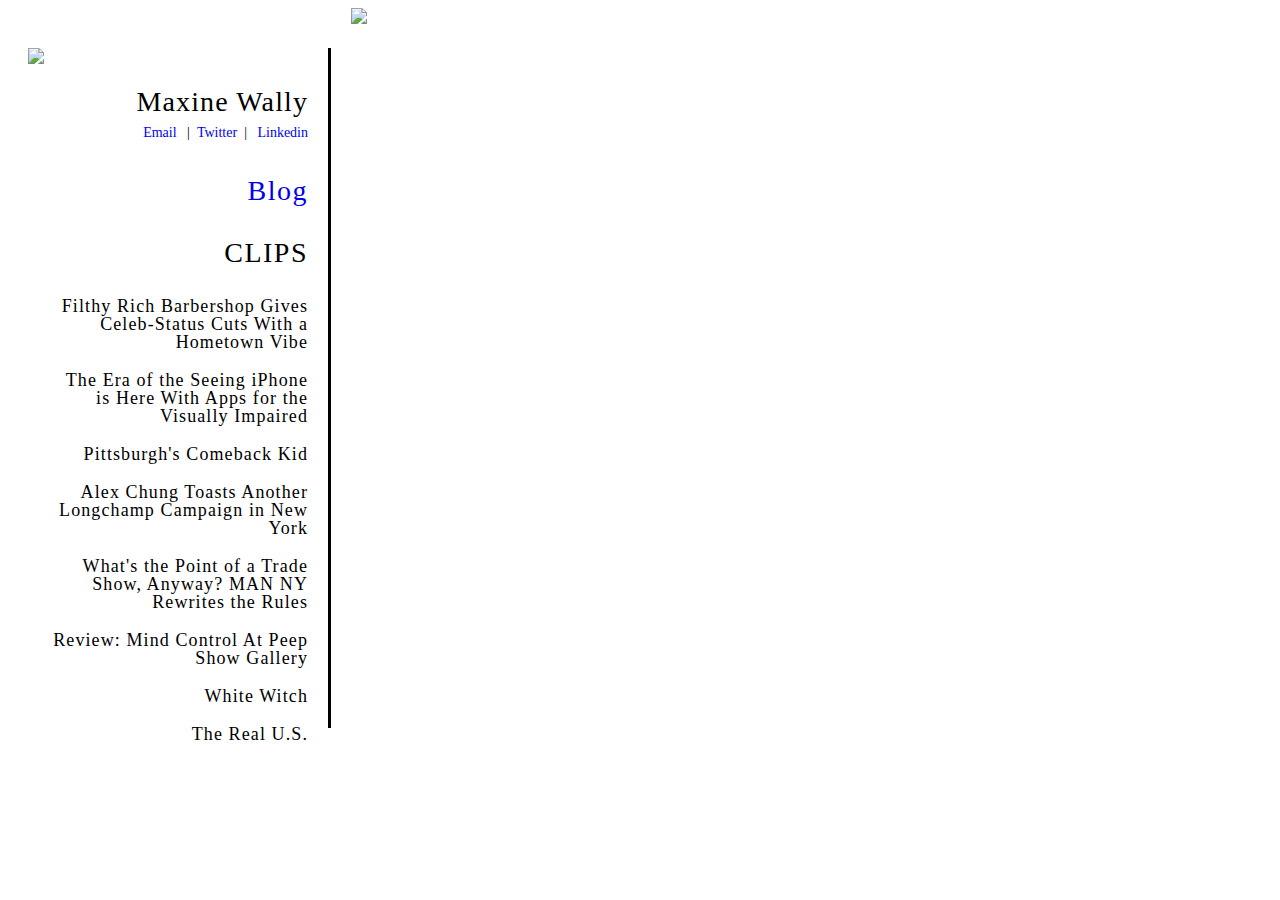
==== index.HTML @ cf53ee7f "Update index.HTML" ====
<!DOCTYPE html>
<html>
	<head>
	<link type ="text/css" rel="stylesheet" href="css/main.css">
	</head>
	<Title>
		Maxine Wally | Writer, Editor
	</title>
		<body>
		<div id='left-column'>
			<div class="logo"> 
				<img class="resize" src="img/mw_logo_5.png">
			</div>
			<br>
		<nav>
			<div class="name">
				&nbsp;Maxine Wally
			</div>
			<br>
			<div class="contact">
				&nbsp;&nbsp;<a href="mailto:maxinewally@gmail.com">Email</a>
				&nbsp;&nbsp;|&nbsp;&nbsp<a href="https://twitter.com/wallymaxine">Twitter</a>&nbsp;&nbsp;| 
				&nbsp;&nbsp;<a href="https://www.linkedin.com/in/maxine-wally-60042b42">Linkedin</a>
			</div>
			<br>
		<div class="menu-item">
				<h4><a href="https://medium.com/@maxinewally">Blog</a></h4>
				<h3>CLIPS</h3>
					<ul>
						<li><a href="articles/nbc-filth-rich-barbershop.html">Filthy Rich Barbershop Gives Celeb-Status Cuts With a Hometown Vibe</a></li>
						<li><a href="#">The Era of the Seeing iPhone is Here With Apps for the Visually Impaired</a></li>
						<li><a href="#">Pittsburgh's Comeback Kid</a></li>
						<li><a href="#">Alex Chung Toasts Another Longchamp Campaign in New York</a></li>
						<li><a href="#">What's the Point of a Trade Show, Anyway? MAN NY Rewrites the Rules</a></li>
						<li><a href="#">Review: Mind Control At Peep Show Gallery</a></li>
						<li><a href="#">White Witch</a></li>
						<li><a href="#">The Real U.S.</a></li>
					</ul></h4>
		</div class="menu-item">
	</nav>
	</div>
	<div id="right-column">
	  <img src="img/mw_photo.jpg">
	    <div class="article>
	    <p>
	      Hi I'm Maxine Wally, and this is my story.
	    </p>
	    </div>
	</div>
</body>
</body>


</html>
---- css/main.css ----
MaxineWally

body {
	color: #DDD33;
}

a {
	text-decoration: none;
}

#left-column {
	float: left;
	left: 20px;
	margin-left: 20px;
	margin-right:20px;
	margin-top: 40px;
	border: 4px #00000;
	border-right-style: solid;
	width: 300px;
	height: 680px;
	
}

/**
.logo {
	float: left;
	height: 100px;
	margin-left: 70px;
	clear: left;
}
img.resize{
   max-width: 80%;
   max-height: 80%;
}
**/

div.name {
	font-size: 28px;
	font-family: Helvetica Neue;
	font-variant: small caps;
	text-align: right;
	float: left;
	letter-spacing: 1.1px;
	width: 280px;
	height: 30px;
	margin-right:20px;
	padding: 0px 25px 0px 0px;
	clear: left;
}

div.name h1 {
	font-variant: small caps;
}

div.contact {
	font-size: 14px;
	font-family: Helvetica Neue;
	float: left;
	text-align: right;
	height: 50px;
	width: 280px;
	margin-right: 20px;
	padding: 9px 25px 0px 0px;
	/** margin: 0px 25px 0px 0px; **/
	clear: left;
}

div.contact a {
	text-decoration: none;
}

nav {
	float: left;
	font-family: Helvetica Neue;
	font-variant: small caps;
	text-align: right;
	width: 300px;
	margin-right:20px;
	background: #c9969;
	clear: left;
}

.menu-item h4 {
	color: #00000;
	font-size: 28px;
	font-weight: 500;
	font-variant: small caps;
	text-decoration: none;
	letter-spacing: 1.5px;
	margin: 30px 0;
	padding: 0px 0px 0px 0px;
	clear: left;
}

.menu-item h4 a {
  color: #00000;
  display: block;
  text-decoration: none;
  margin-right: 20px;
  text-decoration: none;
}

.menu-item h3 {
	color: #00000;
	font-weight: 500;
	margin-right: 20px;
	letter-spacing: 1.5px;
	font-size: 28px;
	
	clear: left;
}

.menu-item ul {
	height: 0px;
	text-decoration: none;
	list-style-type: none;
	text-align: right;
	font-weight: 500;
	font-size: 18px;
	line-height: 18px;
	height: 60px;
	letter-spacing: 1.1px;
	padding: 0px 0px 0px 0px;
	font-family: Helvetica Neue;
	margin: 20px 10;
}

/* .menu-item:hover ul {
	height: 375px;
} */

.menu-item ul a {
	text-decoration: none;
	margin: 20px 20px 0;
	position: relative;
	display: block;
	color: black;
}

.menu-item ul a:after {
  content: '';
  position: absolute;
  bottom: 0;
  right: 0;
  width: 0%;
  border-bottom: 6px solid #ffdc73;
  transition: 0.4s;
}

.menu-item ul li a:hover:after {
	width: 100%;
}


div.ArticleName {
	font-family: bembo;
	font-size: 18px;
	font-weight: bold;
	padding: 30px 30px 0px 0px;
	float: right;
	background: #9c9;
}

div.date {
	float: right;
	font-family: Helvetica Neue;
	font-size: 16px;
	top: 230px;
	left: 380px;
}

div.article {
	float: right;
	font-family: bembo;
	font-size: 15px;
	left: 380px;
	top: 245px;
	width: 520px;
	border: 2px #000000;
}
p.source {
	font-size: 13px;
}
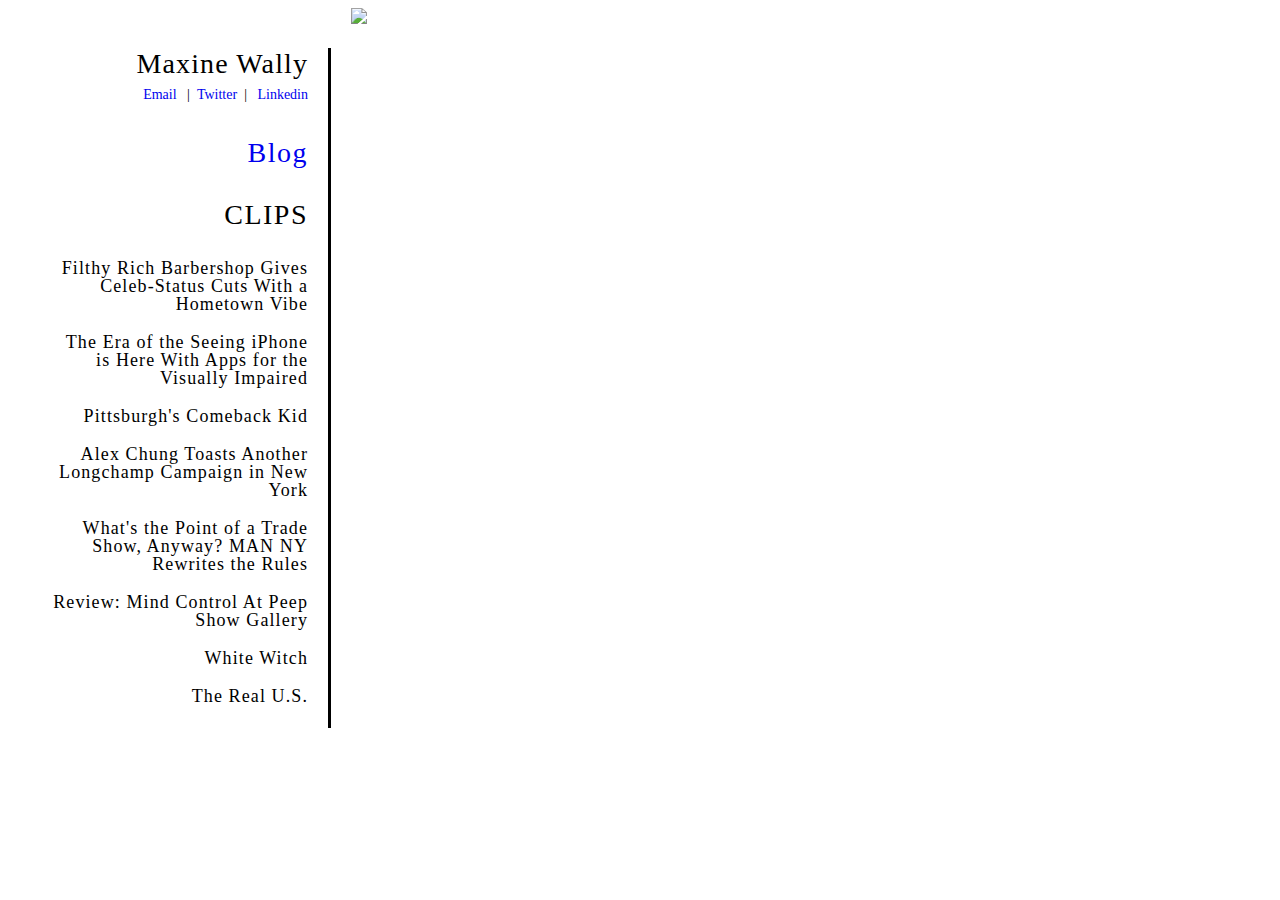
==== commit 4c9ef958: "Update index.HTML" ====
--- a/index.HTML
+++ b/index.HTML
@@ -8,10 +8,10 @@
 	</title>
 		<body>
 		<div id='left-column'>
-			<div class="logo"> 
+			<!-- <div class="logo"> 
 				<img class="resize" src="img/mw_logo_5.png">
 			</div>
-			<br>
+			<br> -->
 		<nav>
 			<div class="name">
 				&nbsp;Maxine Wally
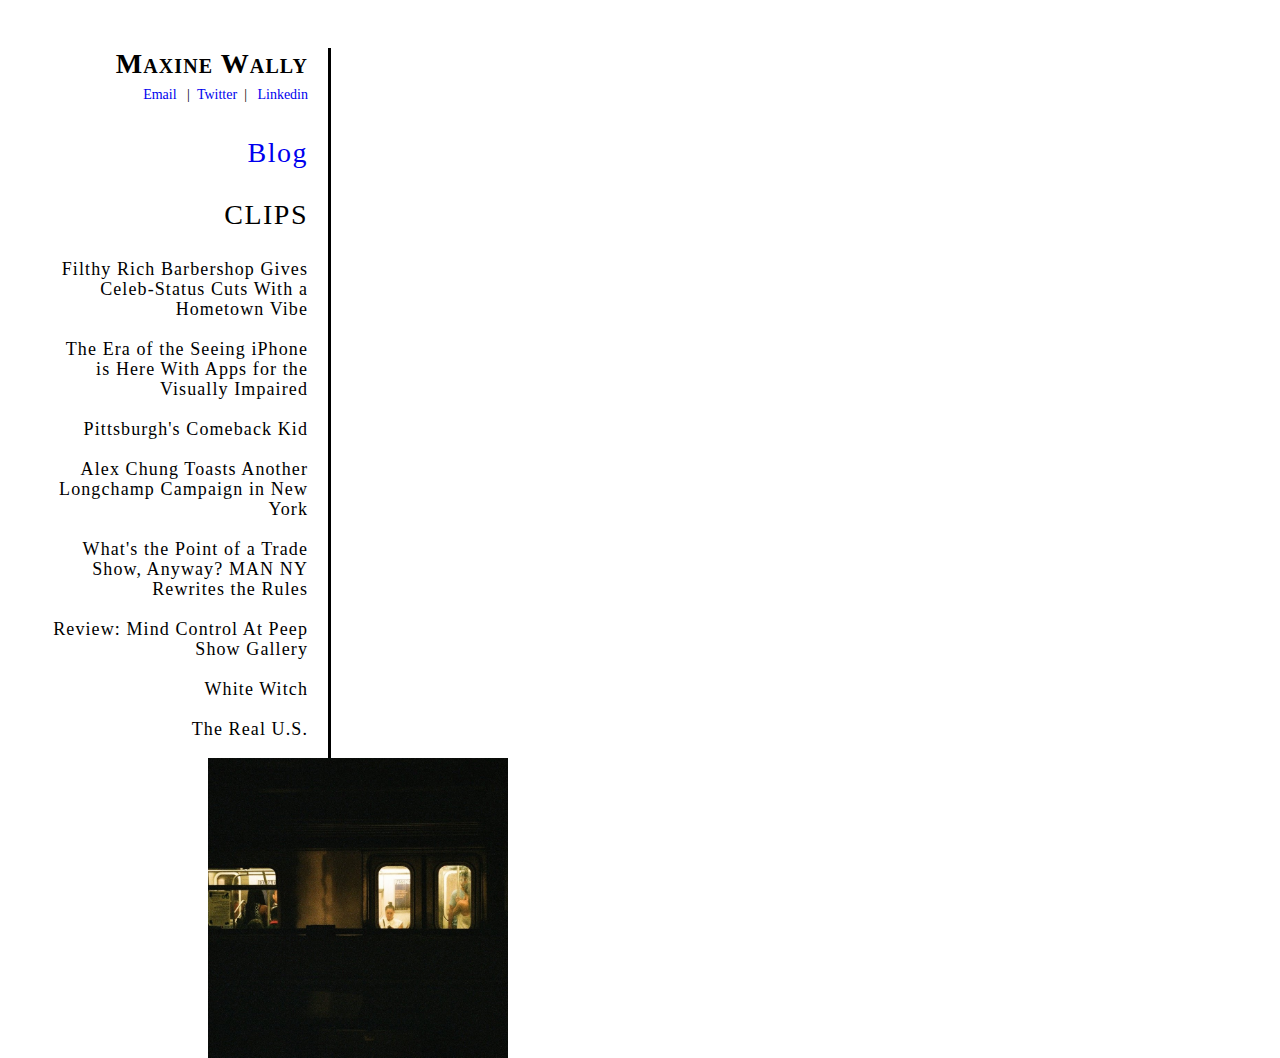
==== commit 04db690c: "Update index.HTML" ====
--- a/index.HTML
+++ b/index.HTML
@@ -40,7 +40,7 @@
 	</nav>
 	</div>
 	<div id="right-column">
-	  <img src="img/mw_photo.jpg">
+	  <img src="img/MW_photo.jpg">
 	    <div class="article>
 	    <p>
 	      Hi I'm Maxine Wally, and this is my story.
--- a/css/main.css
+++ b/css/main.css
@@ -17,7 +17,7 @@
 	border: 4px #00000;
 	border-right-style: solid;
 	width: 300px;
-	height: 680px;
+	height: 710px;
 	
 }
 
@@ -28,18 +28,21 @@
 	margin-left: 70px;
 	clear: left;
 }
-img.resize{
-   max-width: 80%;
-   max-height: 80%;
+**/
+img {
+   max-width: 60%;
+   max-height: 60%;
+   left: 400px;
+   Float: right;
 }
-**/
 
 div.name {
 	font-size: 28px;
 	font-family: Helvetica Neue;
-	font-variant: small caps;
+	font-variant: small-caps;
 	text-align: right;
 	float: left;
+	font-weight: 600;
 	letter-spacing: 1.1px;
 	width: 280px;
 	height: 30px;
@@ -83,7 +86,7 @@
 .menu-item h4 {
 	color: #00000;
 	font-size: 28px;
-	font-weight: 500;
+	font-weight: 400;
 	font-variant: small caps;
 	text-decoration: none;
 	letter-spacing: 1.5px;
@@ -102,7 +105,7 @@
 
 .menu-item h3 {
 	color: #00000;
-	font-weight: 500;
+	font-weight: 300;
 	margin-right: 20px;
 	letter-spacing: 1.5px;
 	font-size: 28px;
@@ -115,14 +118,13 @@
 	text-decoration: none;
 	list-style-type: none;
 	text-align: right;
-	font-weight: 500;
+	font-weight: 400;
 	font-size: 18px;
-	line-height: 18px;
+	line-height: 20px;
 	height: 60px;
 	letter-spacing: 1.1px;
 	padding: 0px 0px 0px 0px;
 	font-family: Helvetica Neue;
-	margin: 20px 10;
 }
 
 /* .menu-item:hover ul {
@@ -137,21 +139,40 @@
 	color: black;
 }
 
-.menu-item ul a:after {
+.menu-item li a:after {
   content: '';
   position: absolute;
   bottom: 0;
   right: 0;
   width: 0%;
-  border-bottom: 6px solid #ffdc73;
+  border-bottom: 2px solid #ffdc73;
   transition: 0.4s;
 }
 
 .menu-item ul li a:hover:after {
 	width: 100%;
+	
 }
 
+#right-column {
+	display: block;
+	width: 500px;
+}
 
+#right-column p {
+	font-family: helvetica neue;
+}
+
+div.article {
+	float: right;
+	font-family: Bembo;
+	font-size: 15px;
+	left: 380px;
+	top: 245px;
+	width: auto;
+}
+
+/*
 div.ArticleName {
 	font-family: bembo;
 	font-size: 18px;
@@ -168,16 +189,7 @@
 	top: 230px;
 	left: 380px;
 }
-
-div.article {
-	float: right;
-	font-family: bembo;
-	font-size: 15px;
-	left: 380px;
-	top: 245px;
-	width: 520px;
-	border: 2px #000000;
-}
 p.source {
 	font-size: 13px;
 }
+*/
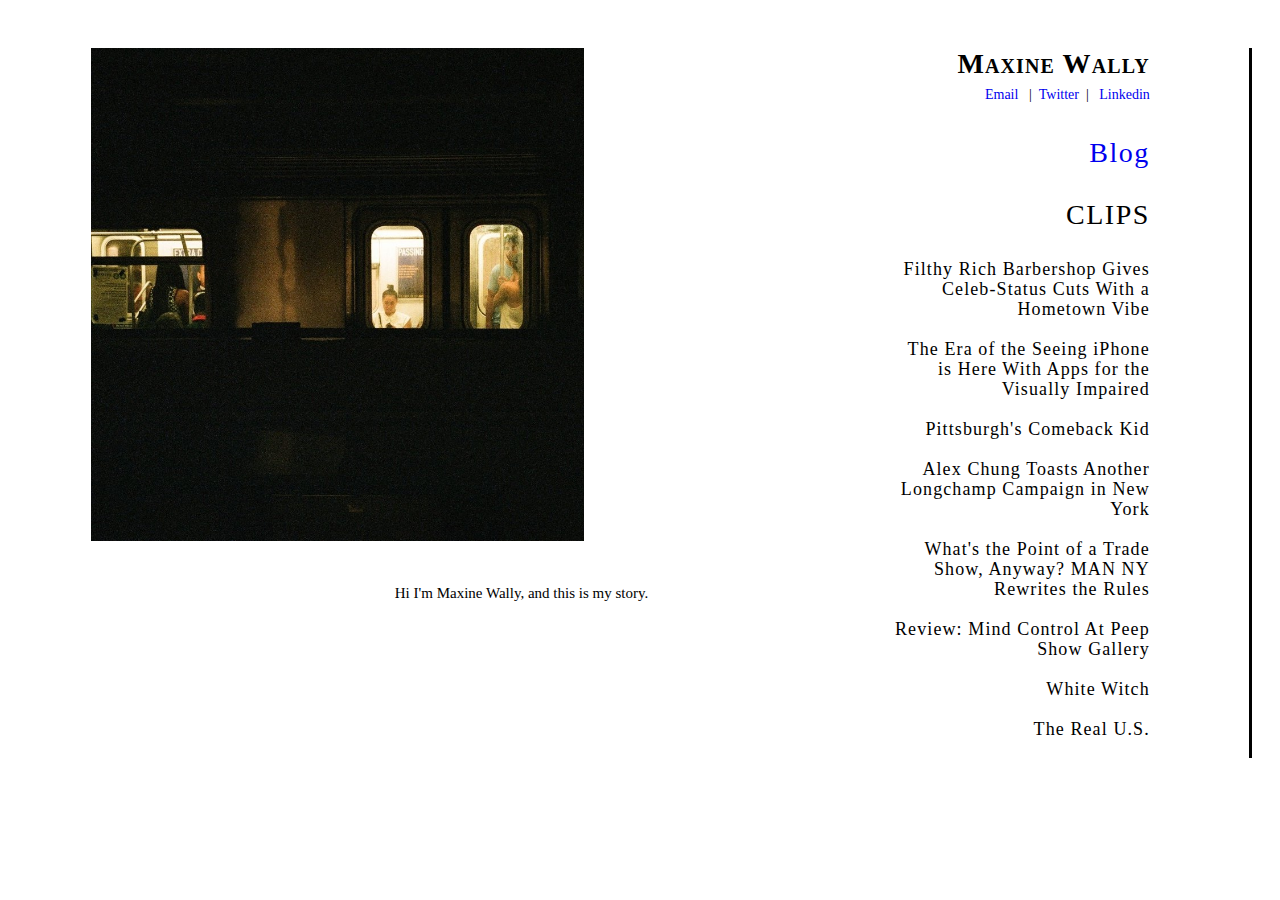
==== commit 27d2dc09: "fix image alignment add about text" ====
--- a/index.HTML
+++ b/index.HTML
@@ -27,7 +27,7 @@
 				<h4><a href="https://medium.com/@maxinewally">Blog</a></h4>
 				<h3>CLIPS</h3>
 					<ul>
-						<li><a href="articles/nbc-filth-rich-barbershop.html">Filthy Rich Barbershop Gives Celeb-Status Cuts With a Hometown Vibe</a></li>
+						<li><a href="nbc-filth-rich-barbershop.html">Filthy Rich Barbershop Gives Celeb-Status Cuts With a Hometown Vibe</a></li>
 						<li><a href="#">The Era of the Seeing iPhone is Here With Apps for the Visually Impaired</a></li>
 						<li><a href="#">Pittsburgh's Comeback Kid</a></li>
 						<li><a href="#">Alex Chung Toasts Another Longchamp Campaign in New York</a></li>
@@ -41,10 +41,10 @@
 	</div>
 	<div id="right-column">
 	  <img src="img/MW_photo.jpg">
-	    <div class="article>
-	    <p>
+	    <div class="article">
+	    	<p>
 	      Hi I'm Maxine Wally, and this is my story.
-	    </p>
+	    	</p>
 	    </div>
 	</div>
 </body>
--- a/css/main.css
+++ b/css/main.css
@@ -9,16 +9,23 @@
 }
 
 #left-column {
-	float: left;
+	float: right;
 	left: 20px;
 	margin-left: 20px;
 	margin-right:20px;
 	margin-top: 40px;
 	border: 4px #00000;
 	border-right-style: solid;
-	width: 300px;
+	width: 30%;
 	height: 710px;
-	
+}
+
+#right-column
+{
+	display: block;;
+	width: 60%;
+	float: right;
+	margin-top: 40px;
 }
 
 /**
@@ -30,10 +37,9 @@
 }
 **/
 img {
-   max-width: 60%;
-   max-height: 60%;
-   left: 400px;
-   Float: right;
+   max-width: 65%;
+   height: auto;
+   right: 100px;
 }
 
 div.name {
@@ -154,22 +160,18 @@
 	
 }
 
-#right-column {
-	display: block;
-	width: 500px;
+#right-column p {
+	font-family: helvetica neue;
+	float: right;
+	width: 60%;
+	margin-top: 40px;
 }
 
-#right-column p {
-	font-family: helvetica neue;
-}
-
-div.article {
-	float: right;
+.article {
 	font-family: Bembo;
 	font-size: 15px;
-	left: 380px;
-	top: 245px;
 	width: auto;
+
 }
 
 /*
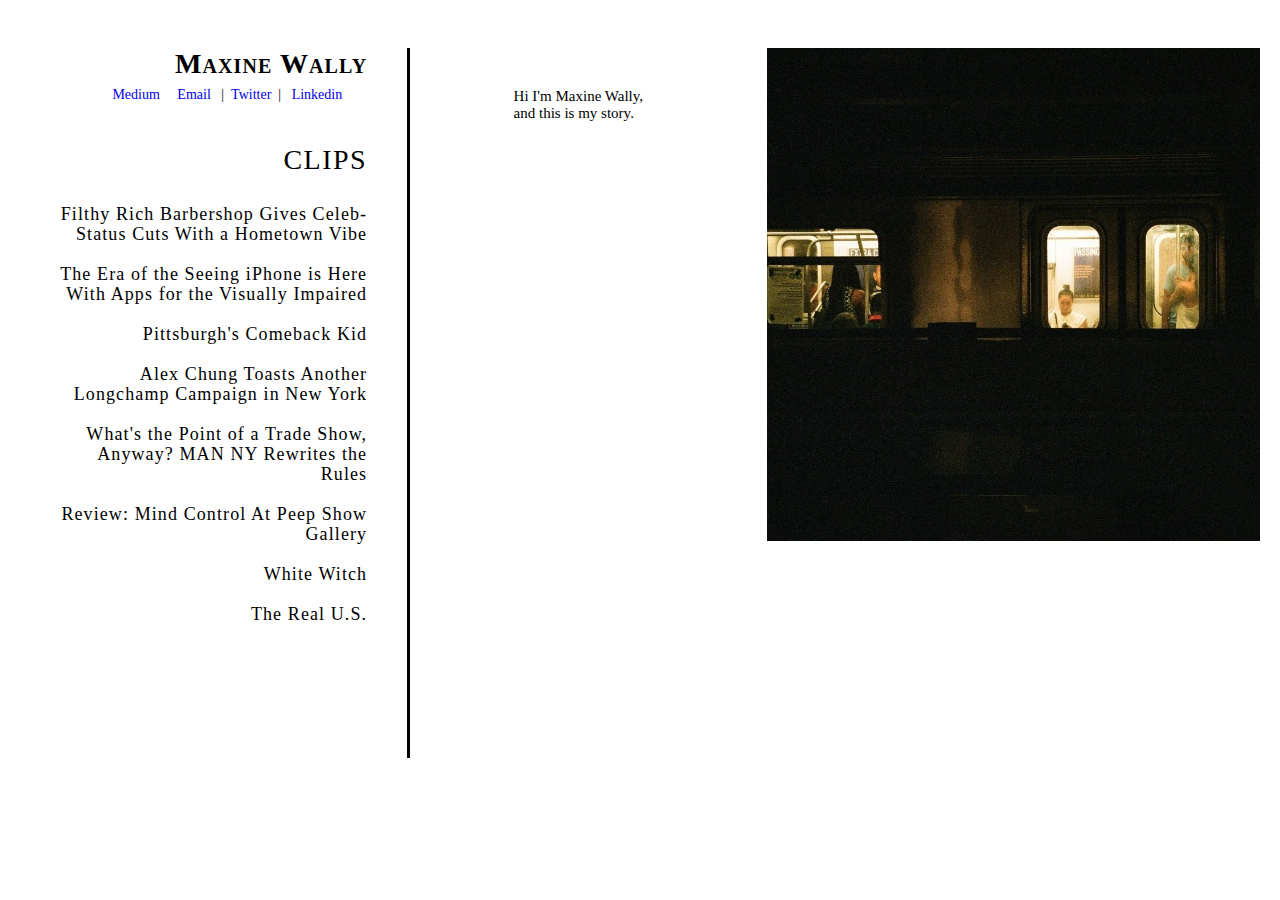
==== commit b14a85ea: "responsive left column and removing blog link" ====
--- a/index.HTML
+++ b/index.HTML
@@ -17,14 +17,13 @@
 				&nbsp;Maxine Wally
 			</div>
 			<br>
-			<div class="contact">
+			<div class="contact"><a href="https://medium.com/@maxinewally">Medium</a>&nbsp;&nbsp;
 				&nbsp;&nbsp;<a href="mailto:maxinewally@gmail.com">Email</a>
 				&nbsp;&nbsp;|&nbsp;&nbsp<a href="https://twitter.com/wallymaxine">Twitter</a>&nbsp;&nbsp;| 
 				&nbsp;&nbsp;<a href="https://www.linkedin.com/in/maxine-wally-60042b42">Linkedin</a>
 			</div>
 			<br>
 		<div class="menu-item">
-				<h4><a href="https://medium.com/@maxinewally">Blog</a></h4>
 				<h3>CLIPS</h3>
 					<ul>
 						<li><a href="nbc-filth-rich-barbershop.html">Filthy Rich Barbershop Gives Celeb-Status Cuts With a Hometown Vibe</a></li>
--- a/css/main.css
+++ b/css/main.css
@@ -9,7 +9,7 @@
 }
 
 #left-column {
-	float: right;
+	float: left;
 	left: 20px;
 	margin-left: 20px;
 	margin-right:20px;
@@ -22,7 +22,7 @@
 
 #right-column
 {
-	display: block;;
+	display: block;
 	width: 60%;
 	float: right;
 	margin-top: 40px;
@@ -47,14 +47,13 @@
 	font-family: Helvetica Neue;
 	font-variant: small-caps;
 	text-align: right;
-	float: left;
+	float: right;
 	font-weight: 600;
 	letter-spacing: 1.1px;
-	width: 280px;
+	width: inherit;
 	height: 30px;
 	margin-right:20px;
-	padding: 0px 25px 0px 0px;
-	clear: left;
+	padding: 0px 0px 0px 0px;
 }
 
 div.name h1 {
@@ -64,10 +63,10 @@
 div.contact {
 	font-size: 14px;
 	font-family: Helvetica Neue;
-	float: left;
+	float: right;
 	text-align: right;
 	height: 50px;
-	width: 280px;
+	width: inherit;
 	margin-right: 20px;
 	padding: 9px 25px 0px 0px;
 	/** margin: 0px 25px 0px 0px; **/
@@ -83,7 +82,6 @@
 	font-family: Helvetica Neue;
 	font-variant: small caps;
 	text-align: right;
-	width: 300px;
 	margin-right:20px;
 	background: #c9969;
 	clear: left;
@@ -115,7 +113,7 @@
 	margin-right: 20px;
 	letter-spacing: 1.5px;
 	font-size: 28px;
-	
+	margin-top: 60px;
 	clear: left;
 }
 
@@ -162,7 +160,7 @@
 
 #right-column p {
 	font-family: helvetica neue;
-	float: right;
+	float: left;
 	width: 60%;
 	margin-top: 40px;
 }
@@ -171,6 +169,7 @@
 	font-family: Bembo;
 	font-size: 15px;
 	width: auto;
+	float: left;
 
 }
 
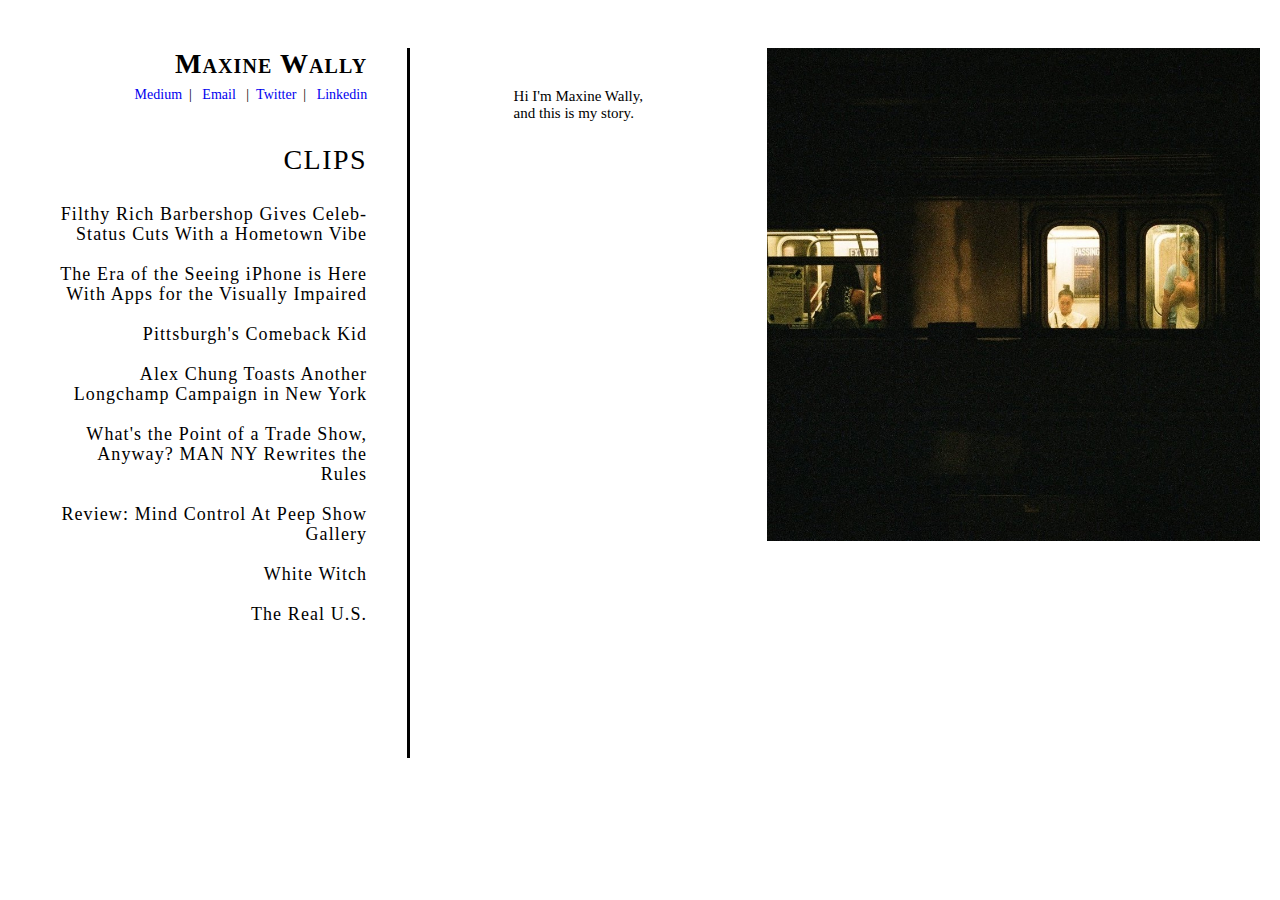
==== commit d0ecba0f: "new index file" ====
--- a/index.HTML
+++ b/index.HTML
@@ -2,6 +2,7 @@
 <html>
 	<head>
 	<link type ="text/css" rel="stylesheet" href="css/main.css">
+	<link rel="stylesheet" href="css/lato_webfonts/stylesheet.css" type="text/css" charset="utf-8" />
 	</head>
 	<Title>
 		Maxine Wally | Writer, Editor
@@ -17,7 +18,7 @@
 				&nbsp;Maxine Wally
 			</div>
 			<br>
-			<div class="contact"><a href="https://medium.com/@maxinewally">Medium</a>&nbsp;&nbsp;
+			<div class="contact"><a href="https://medium.com/@maxinewally">Medium</a>&nbsp;&nbsp;|
 				&nbsp;&nbsp;<a href="mailto:maxinewally@gmail.com">Email</a>
 				&nbsp;&nbsp;|&nbsp;&nbsp<a href="https://twitter.com/wallymaxine">Twitter</a>&nbsp;&nbsp;| 
 				&nbsp;&nbsp;<a href="https://www.linkedin.com/in/maxine-wally-60042b42">Linkedin</a>
--- a/css/main.css
+++ b/css/main.css
@@ -7,6 +7,15 @@
 a {
 	text-decoration: none;
 }
+
+@font-face {
+	font-family: 'lato';
+	src: url('lato.eot'); /* IE9 Compat Modes */
+	src: url('lato.eot?#iefix') format('embedded-opentype'), /* IE6-IE8 */
+	     url('lato.woff') format('woff'), /* Modern Browsers */
+	     url('lato.ttf')  format('truetype'), /* Safari, Android, iOS */
+	     url('lato.svg#svgLato') format('svg'); /* Legacy iOS */
+	}
 
 #left-column {
 	float: left;
@@ -44,7 +53,7 @@
 
 div.name {
 	font-size: 28px;
-	font-family: Helvetica Neue;
+	font-family: lato;
 	font-variant: small-caps;
 	text-align: right;
 	float: right;
@@ -62,13 +71,13 @@
 
 div.contact {
 	font-size: 14px;
-	font-family: Helvetica Neue;
+	font-family: lato;
 	float: right;
 	text-align: right;
 	height: 50px;
 	width: inherit;
 	margin-right: 20px;
-	padding: 9px 25px 0px 0px;
+	padding: 9px 0px 0px 0px;
 	/** margin: 0px 25px 0px 0px; **/
 	clear: left;
 }
@@ -79,7 +88,7 @@
 
 nav {
 	float: left;
-	font-family: Helvetica Neue;
+	font-family: lato;
 	font-variant: small caps;
 	text-align: right;
 	margin-right:20px;
@@ -128,7 +137,7 @@
 	height: 60px;
 	letter-spacing: 1.1px;
 	padding: 0px 0px 0px 0px;
-	font-family: Helvetica Neue;
+	font-family: lato;
 }
 
 /* .menu-item:hover ul {
@@ -159,7 +168,7 @@
 }
 
 #right-column p {
-	font-family: helvetica neue;
+	font-family: lato;
 	float: left;
 	width: 60%;
 	margin-top: 40px;
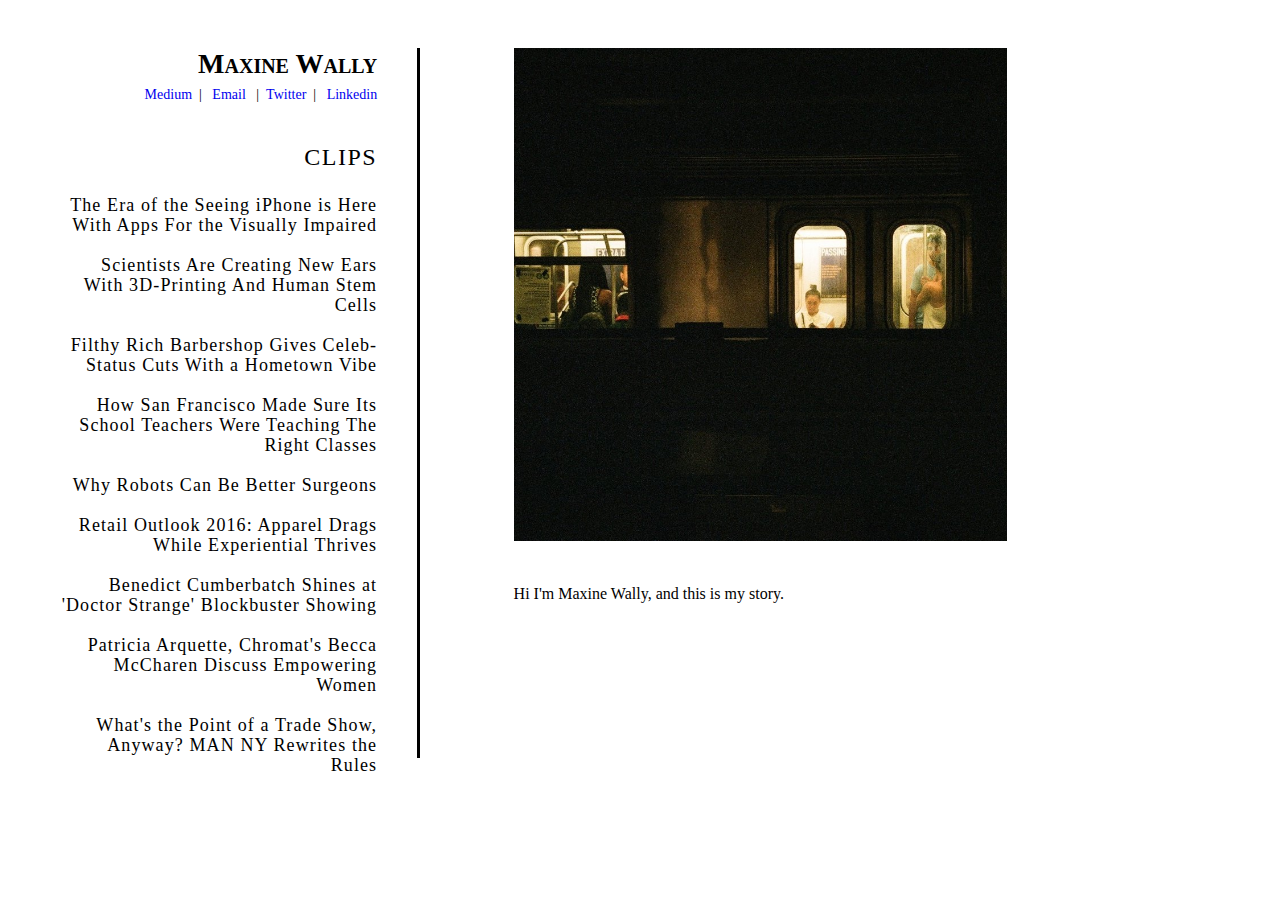
==== commit 8668b460: "article-list-new" ====
--- a/index.HTML
+++ b/index.HTML
@@ -27,14 +27,15 @@
 		<div class="menu-item">
 				<h3>CLIPS</h3>
 					<ul>
+						<li><a href="http://fortune.com/2015/06/25/apps-for-blind-community/">The Era of the Seeing iPhone is Here With Apps For the Visually Impaired</a></li>
+						<li><a href="http://www.smithsonianmag.com/science-nature/3d-printed-ears-grown-stem-cells-are-finally-on-their-way-180961605/">Scientists Are Creating New Ears With 3D-Printing And Human Stem Cells</a></li>
 						<li><a href="nbc-filth-rich-barbershop.html">Filthy Rich Barbershop Gives Celeb-Status Cuts With a Hometown Vibe</a></li>
-						<li><a href="#">The Era of the Seeing iPhone is Here With Apps for the Visually Impaired</a></li>
-						<li><a href="#">Pittsburgh's Comeback Kid</a></li>
-						<li><a href="#">Alex Chung Toasts Another Longchamp Campaign in New York</a></li>
-						<li><a href="#">What's the Point of a Trade Show, Anyway? MAN NY Rewrites the Rules</a></li>
-						<li><a href="#">Review: Mind Control At Peep Show Gallery</a></li>
-						<li><a href="#">White Witch</a></li>
-						<li><a href="#">The Real U.S.</a></li>
+						<li><a href="http://fortune.com/2016/07/04/education-teachers-access-application/?iid=leftrail">How San Francisco Made Sure Its School Teachers Were Teaching The Right Classes</a></li>
+						<li><a href="http://fortune.com/2016/07/11/robots-medical-surgeons/">Why Robots Can Be Better Surgeons</a></li>
+						<li><a href="http://wwd.com/fashion-news/ready-to-wear/retail-outlook-2016-new-year-apparel-auto-travel-luxury-experiential-thrives-10299773/">Retail Outlook 2016: Apparel Drags While Experiential Thrives</a></li>
+						<li><a href="http://wwd.com/eye/parties/benedict-cumberbatch-shines-doctor-strange-blockbuster-showing-10695575/">Benedict Cumberbatch Shines at 'Doctor Strange' Blockbuster Showing</a></li>
+						<li><a href="http://wwd.com/business-news/media/patricia-arquette-women-rights-activism-actually-she-can-breakfast-10397498/">Patricia Arquette, Chromat's Becca McCharen Discuss Empowering Women</a></li>
+						<li><a href="http://www.complex.com/style/2014/01/man-trade-show-rewrites-the-rules">What's the Point of a Trade Show, Anyway? MAN NY Rewrites the Rules</a></li>
 					</ul></h4>
 		</div class="menu-item">
 	</nav>
--- a/css/main.css
+++ b/css/main.css
@@ -20,7 +20,7 @@
 #left-column {
 	float: left;
 	left: 20px;
-	margin-left: 20px;
+	margin-left: 30px;
 	margin-right:20px;
 	margin-top: 40px;
 	border: 4px #00000;
@@ -49,6 +49,7 @@
    max-width: 65%;
    height: auto;
    right: 100px;
+   padding-right: 50px;
 }
 
 div.name {
@@ -58,7 +59,6 @@
 	text-align: right;
 	float: right;
 	font-weight: 600;
-	letter-spacing: 1.1px;
 	width: inherit;
 	height: 30px;
 	margin-right:20px;
@@ -99,7 +99,7 @@
 .menu-item h4 {
 	color: #00000;
 	font-size: 28px;
-	font-weight: 400;
+	font-weight: 600;
 	font-variant: small caps;
 	text-decoration: none;
 	letter-spacing: 1.5px;
@@ -121,7 +121,7 @@
 	font-weight: 300;
 	margin-right: 20px;
 	letter-spacing: 1.5px;
-	font-size: 28px;
+	font-size: 24px;
 	margin-top: 60px;
 	clear: left;
 }
@@ -170,14 +170,14 @@
 #right-column p {
 	font-family: lato;
 	float: left;
-	width: 60%;
+	width: inherit;
 	margin-top: 40px;
 }
 
 .article {
-	font-family: Bembo;
-	font-size: 15px;
-	width: auto;
+	font-family: lato;
+	font-size: 16px;
+	width: 380px;
 	float: left;
 
 }
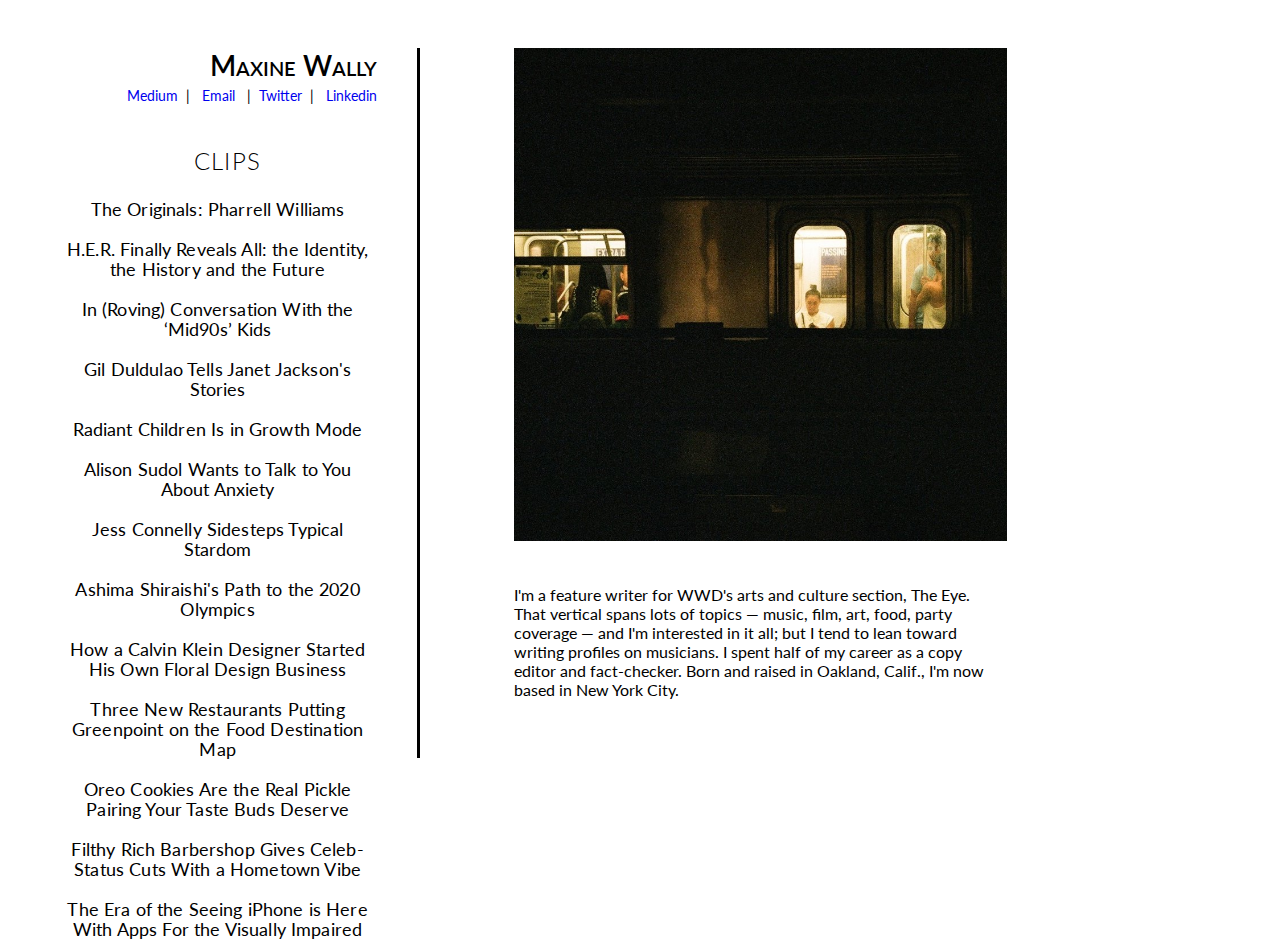
==== commit 5570bc98: "fix and touch up" ====
--- a/index.HTML
+++ b/index.HTML
@@ -2,7 +2,7 @@
 <html>
 	<head>
 	<link type ="text/css" rel="stylesheet" href="css/main.css">
-	<link rel="stylesheet" href="css/lato_webfonts/stylesheet.css" type="text/css" charset="utf-8" />
+	<link href="https://fonts.googleapis.com/css?family=Lato" rel="stylesheet">
 	</head>
 	<Title>
 		Maxine Wally | Writer, Editor
@@ -20,22 +20,27 @@
 			<br>
 			<div class="contact"><a href="https://medium.com/@maxinewally">Medium</a>&nbsp;&nbsp;|
 				&nbsp;&nbsp;<a href="mailto:maxinewally@gmail.com">Email</a>
-				&nbsp;&nbsp;|&nbsp;&nbsp<a href="https://twitter.com/wallymaxine">Twitter</a>&nbsp;&nbsp;| 
+				&nbsp;&nbsp;|&nbsp;&nbsp<a href="https://twitter.com/maxinewally">Twitter</a>&nbsp;&nbsp;| 
 				&nbsp;&nbsp;<a href="https://www.linkedin.com/in/maxine-wally-60042b42">Linkedin</a>
 			</div>
 			<br>
 		<div class="menu-item">
 				<h3>CLIPS</h3>
 					<ul>
+						
+						<li><a href="https://wwd.com/fashion-news/fashion-features/the-originals-pharrell-adidas-hu-sneakers-superstar-exclusive-1202909251/">The Originals: Pharrell Williams</a></li>
+						<li><a href="https://wwd.com/eye/people/h-e-r-reveals-all-identity-the-bay-area-prince-lauryn-hill-1202777633/">H.E.R. Finally Reveals All: the Identity, the History and the Future</a></li>
+						<li><a href="https://wwd.com/eye/people/mid90s-movie-jonah-hill-sunny-suljic-olan-prenatt-ryder-mclaughlin-gio-galicia-kids-1202884910/">In (Roving) Conversation With the ‘Mid90s’ Kids</a></li>
+						<li><a href="https://wwd.com/eye/people/janet-jackson-gil-duldulao-state-of-the-world-tour-1202770887/">Gil Duldulao Tells Janet Jackson's Stories</a></li>
+						<li><a href="https://wwd.com/eye/people/radiant-children-tour-dates-issa-rae-insecure-1202889425/">Radiant Children Is in Growth Mode</a></li>
+						<li><a href="https://wwd.com/eye/people/alison-sudol-a-fine-frenzy-new-music-album-ep-1202895775-1202895775/">Alison Sudol Wants to Talk to You About Anxiety</a></li>
+						<li><a href="https://wwd.com/eye/people/chance-the-rapper-jess-connelly-philippines-artista-pop-singer-underground-1202933419/">Jess Connelly Sidesteps Typical Stardom</a></li>
+						<li><a href="https://wwd.com/eye/people/ashima-shiraishi-tokyo-olympics-2020-rock-climbing-1202772951/">Ashima Shiraishi's Path to the 2020 Olympics</a></li>
+						<li><a href="https://wwd.com/eye/people/how-a-calvin-klein-designer-started-his-own-floral-design-business-fdk-florals-wabi-sabi-ikebana-japan-1202933216/">How a Calvin Klein Designer Started His Own Floral Design Business</a></li>
+						<li><a href="https://wwd.com/eye/lifestyle/oxomoco-citroen-di-an-di-three-greenpoint-restaurants-making-greenpoint-a-food-destination-neighborhood-1202938112/">Three New Restaurants Putting Greenpoint on the Food Destination Map</a></li>
+						<li><a href="https://www.esquire.com/food-drink/food/a19730692/oreos-pickles-together/">Oreo Cookies Are the Real Pickle Pairing Your Taste Buds Deserve</a></li>			
+						<li><a href="https://www.nbcnews.com/news/asian-america/filthy-rich-barber-shop-gives-celeb-status-cuts-hometown-vibe-n462461">Filthy Rich Barbershop Gives Celeb-Status Cuts With a Hometown Vibe</a></li>
 						<li><a href="http://fortune.com/2015/06/25/apps-for-blind-community/">The Era of the Seeing iPhone is Here With Apps For the Visually Impaired</a></li>
-						<li><a href="http://www.smithsonianmag.com/science-nature/3d-printed-ears-grown-stem-cells-are-finally-on-their-way-180961605/">Scientists Are Creating New Ears With 3D-Printing And Human Stem Cells</a></li>
-						<li><a href="nbc-filth-rich-barbershop.html">Filthy Rich Barbershop Gives Celeb-Status Cuts With a Hometown Vibe</a></li>
-						<li><a href="http://fortune.com/2016/07/04/education-teachers-access-application/?iid=leftrail">How San Francisco Made Sure Its School Teachers Were Teaching The Right Classes</a></li>
-						<li><a href="http://fortune.com/2016/07/11/robots-medical-surgeons/">Why Robots Can Be Better Surgeons</a></li>
-						<li><a href="http://wwd.com/fashion-news/ready-to-wear/retail-outlook-2016-new-year-apparel-auto-travel-luxury-experiential-thrives-10299773/">Retail Outlook 2016: Apparel Drags While Experiential Thrives</a></li>
-						<li><a href="http://wwd.com/eye/parties/benedict-cumberbatch-shines-doctor-strange-blockbuster-showing-10695575/">Benedict Cumberbatch Shines at 'Doctor Strange' Blockbuster Showing</a></li>
-						<li><a href="http://wwd.com/business-news/media/patricia-arquette-women-rights-activism-actually-she-can-breakfast-10397498/">Patricia Arquette, Chromat's Becca McCharen Discuss Empowering Women</a></li>
-						<li><a href="http://www.complex.com/style/2014/01/man-trade-show-rewrites-the-rules">What's the Point of a Trade Show, Anyway? MAN NY Rewrites the Rules</a></li>
 					</ul></h4>
 		</div class="menu-item">
 	</nav>
@@ -44,7 +49,7 @@
 	  <img src="img/MW_photo.jpg">
 	    <div class="article">
 	    	<p>
-	      Hi I'm Maxine Wally, and this is my story.
+					I'm a feature writer for WWD's arts and culture section, The Eye. That vertical spans lots of topics — music, film, art, food, party coverage — and I'm interested in it all; but I tend to lean toward writing profiles on musicians. I spent half of my career as a copy editor and fact-checker. Born and raised in Oakland, Calif., I'm now based in New York City.
 	    	</p>
 	    </div>
 	</div>
--- a/css/main.css
+++ b/css/main.css
@@ -1,21 +1,8 @@
 MaxineWally
-
-body {
-	color: #DDD33;
-}
 
 a {
 	text-decoration: none;
 }
-
-@font-face {
-	font-family: 'lato';
-	src: url('lato.eot'); /* IE9 Compat Modes */
-	src: url('lato.eot?#iefix') format('embedded-opentype'), /* IE6-IE8 */
-	     url('lato.woff') format('woff'), /* Modern Browsers */
-	     url('lato.ttf')  format('truetype'), /* Safari, Android, iOS */
-	     url('lato.svg#svgLato') format('svg'); /* Legacy iOS */
-	}
 
 #left-column {
 	float: left;
@@ -23,7 +10,6 @@
 	margin-left: 30px;
 	margin-right:20px;
 	margin-top: 40px;
-	border: 4px #00000;
 	border-right-style: solid;
 	width: 30%;
 	height: 710px;
@@ -54,7 +40,7 @@
 
 div.name {
 	font-size: 28px;
-	font-family: lato;
+	font-family: 'Lato', sans-serif	;
 	font-variant: small-caps;
 	text-align: right;
 	float: right;
@@ -71,7 +57,7 @@
 
 div.contact {
 	font-size: 14px;
-	font-family: lato;
+	font-family: 'Lato', sans-serif;
 	float: right;
 	text-align: right;
 	height: 50px;
@@ -88,16 +74,14 @@
 
 nav {
 	float: left;
-	font-family: lato;
+	font-family: 'Lato', sans-serif;
 	font-variant: small caps;
 	text-align: right;
 	margin-right:20px;
-	background: #c9969;
 	clear: left;
 }
 
 .menu-item h4 {
-	color: #00000;
 	font-size: 28px;
 	font-weight: 600;
 	font-variant: small caps;
@@ -109,7 +93,6 @@
 }
 
 .menu-item h4 a {
-  color: #00000;
   display: block;
   text-decoration: none;
   margin-right: 20px;
@@ -117,13 +100,14 @@
 }
 
 .menu-item h3 {
-	color: #00000;
 	font-weight: 300;
 	margin-right: 20px;
-	letter-spacing: 1.5px;
+	letter-spacing: 1.3px;
 	font-size: 24px;
 	margin-top: 60px;
 	clear: left;
+	text-align: center;
+	margin-left: 40px;
 }
 
 .menu-item ul {
@@ -135,9 +119,10 @@
 	font-size: 18px;
 	line-height: 20px;
 	height: 60px;
-	letter-spacing: 1.1px;
+	letter-spacing: .15px;
 	padding: 0px 0px 0px 0px;
-	font-family: lato;
+	font-family: 'Lato', sans-serif;
+	text-align: center;
 }
 
 /* .menu-item:hover ul {
@@ -168,38 +153,15 @@
 }
 
 #right-column p {
-	font-family: lato;
+	font-family: 'Lato', sans-serif;
 	float: left;
 	width: inherit;
 	margin-top: 40px;
 }
 
 .article {
-	font-family: lato;
+	font-family: 'Lato', sans-serif;
 	font-size: 16px;
-	width: 380px;
+	width: 80%;
 	float: left;
-
-}
-
-/*
-div.ArticleName {
-	font-family: bembo;
-	font-size: 18px;
-	font-weight: bold;
-	padding: 30px 30px 0px 0px;
-	float: right;
-	background: #9c9;
-}
-
-div.date {
-	float: right;
-	font-family: Helvetica Neue;
-	font-size: 16px;
-	top: 230px;
-	left: 380px;
-}
-p.source {
-	font-size: 13px;
-}
-*/
+}